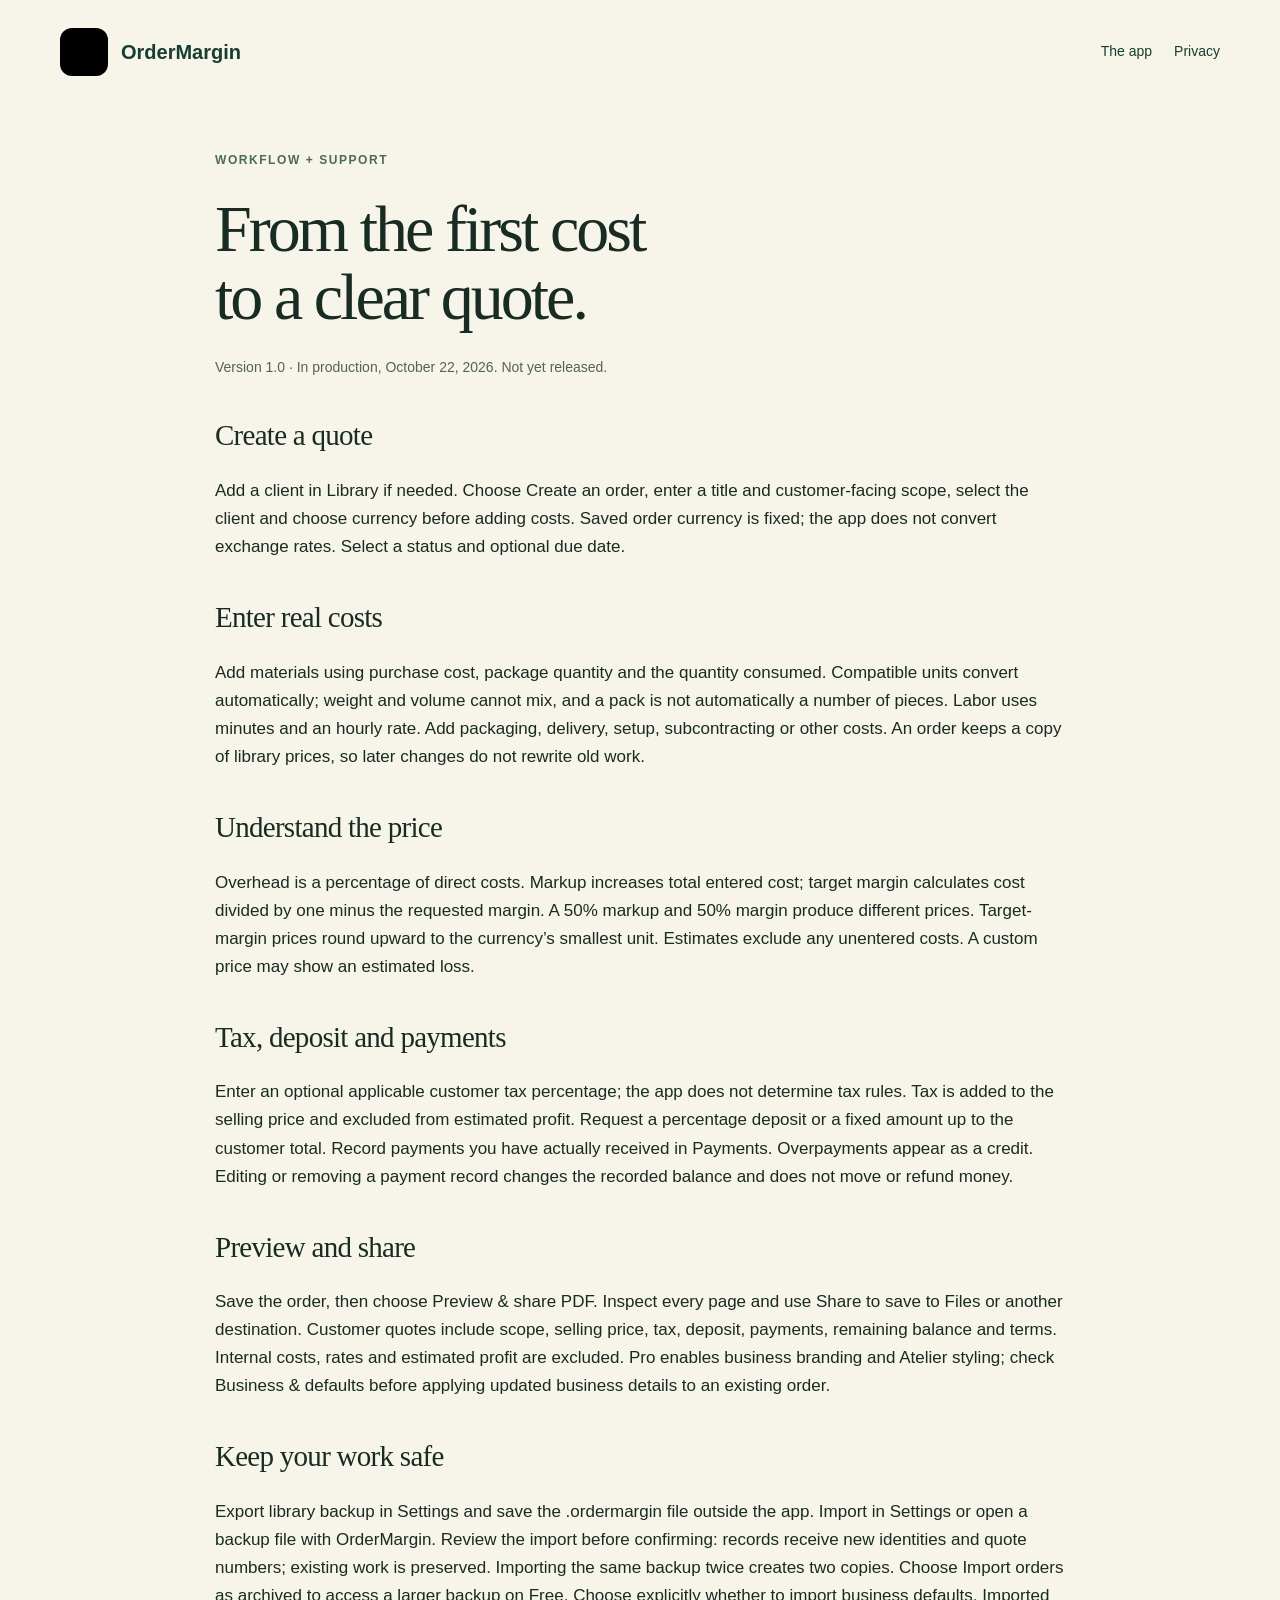
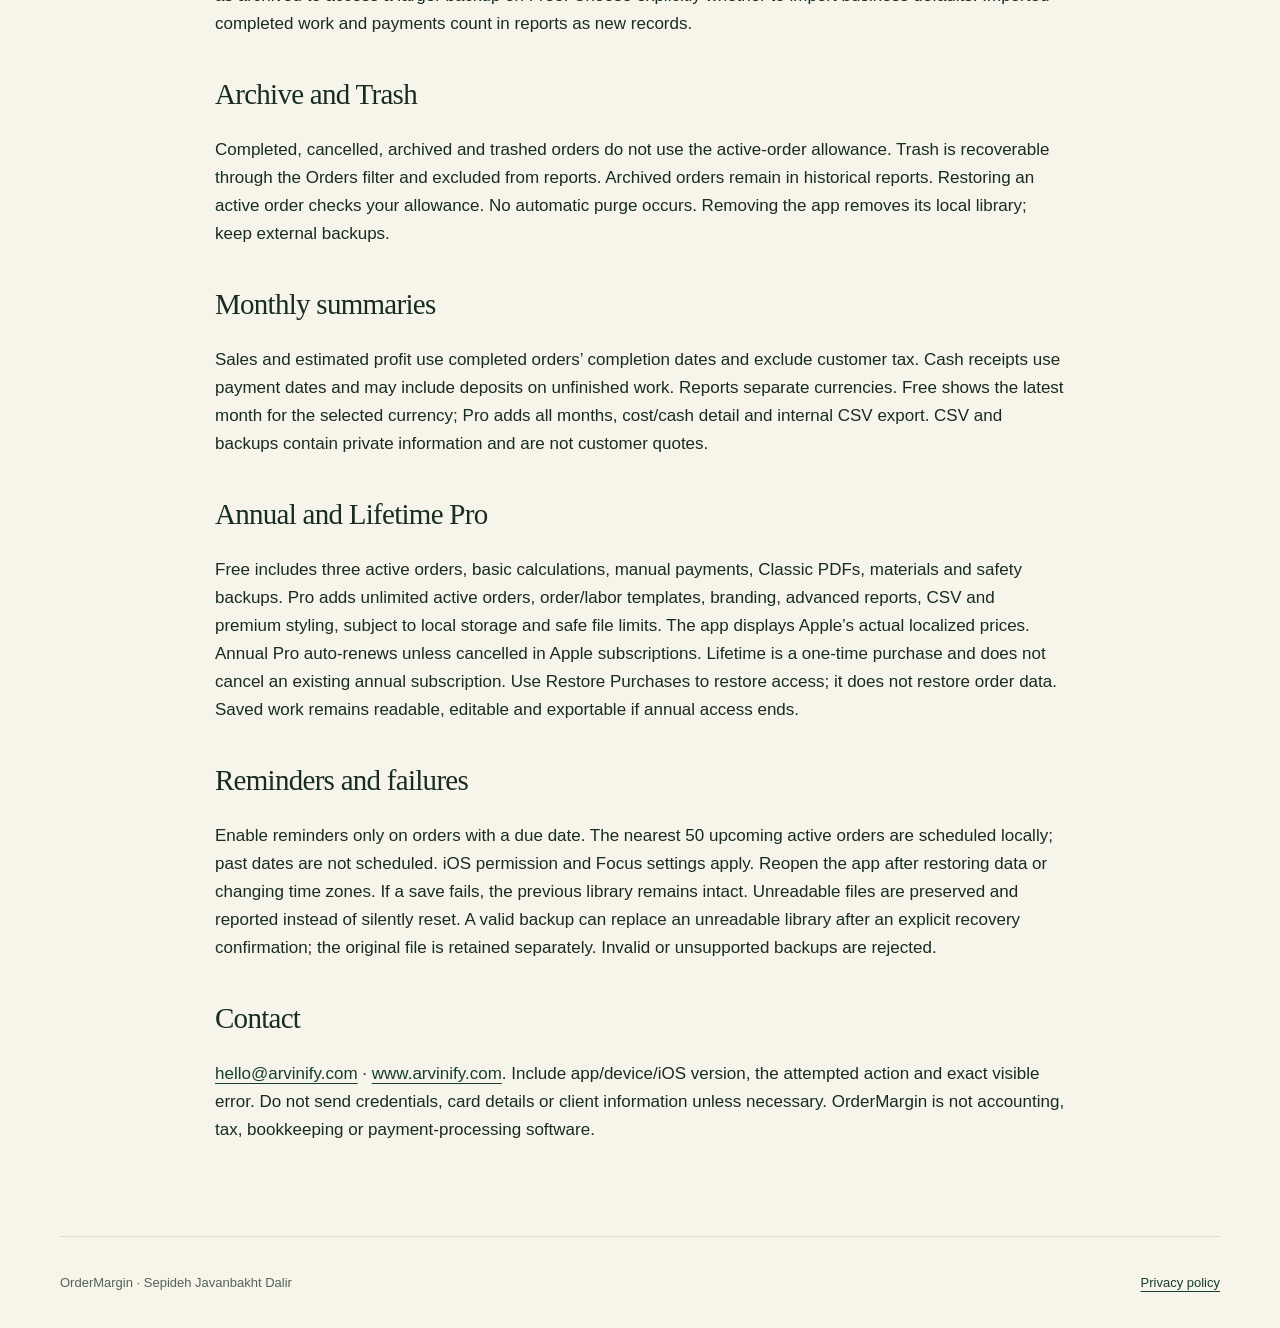
==== support.html @ 3c4dafa6 "Publish local-data privacy and support guide with truthful production status" ====
<!doctype html><html lang="en"><head><meta charset="utf-8"><meta name="viewport" content="width=device-width,initial-scale=1"><title>OrderMargin · Workflow and support</title><link rel="stylesheet" href="style.css"><link rel="icon" href="assets/icon.png"></head><body><header><a class="brand" href="index.html"><img src="assets/icon.png" width="48" height="48" alt=""><strong>OrderMargin</strong></a><nav><a href="index.html">The app</a><a href="privacy.html">Privacy</a></nav></header><main class="document"><p class="eyebrow">WORKFLOW + SUPPORT</p><h1>From the first cost<br>to a clear quote.</h1><p class="updated">Version 1.0 · In production, October 22, 2026. Not yet released.</p><h2>Create a quote</h2><p>Add a client in Library if needed. Choose Create an order, enter a title and customer-facing scope, select the client and choose currency before adding costs. Saved order currency is fixed; the app does not convert exchange rates. Select a status and optional due date.</p><h2>Enter real costs</h2><p>Add materials using purchase cost, package quantity and the quantity consumed. Compatible units convert automatically; weight and volume cannot mix, and a pack is not automatically a number of pieces. Labor uses minutes and an hourly rate. Add packaging, delivery, setup, subcontracting or other costs. An order keeps a copy of library prices, so later changes do not rewrite old work.</p><h2>Understand the price</h2><p>Overhead is a percentage of direct costs. Markup increases total entered cost; target margin calculates cost divided by one minus the requested margin. A 50% markup and 50% margin produce different prices. Target-margin prices round upward to the currency’s smallest unit. Estimates exclude any unentered costs. A custom price may show an estimated loss.</p><h2>Tax, deposit and payments</h2><p>Enter an optional applicable customer tax percentage; the app does not determine tax rules. Tax is added to the selling price and excluded from estimated profit. Request a percentage deposit or a fixed amount up to the customer total. Record payments you have actually received in Payments. Overpayments appear as a credit. Editing or removing a payment record changes the recorded balance and does not move or refund money.</p><h2>Preview and share</h2><p>Save the order, then choose Preview &amp; share PDF. Inspect every page and use Share to save to Files or another destination. Customer quotes include scope, selling price, tax, deposit, payments, remaining balance and terms. Internal costs, rates and estimated profit are excluded. Pro enables business branding and Atelier styling; check Business &amp; defaults before applying updated business details to an existing order.</p><h2>Keep your work safe</h2><p>Export library backup in Settings and save the .ordermargin file outside the app. Import in Settings or open a backup file with OrderMargin. Review the import before confirming: records receive new identities and quote numbers; existing work is preserved. Importing the same backup twice creates two copies. Choose Import orders as archived to access a larger backup on Free. Choose explicitly whether to import business defaults. Imported completed work and payments count in reports as new records.</p><h2>Archive and Trash</h2><p>Completed, cancelled, archived and trashed orders do not use the active-order allowance. Trash is recoverable through the Orders filter and excluded from reports. Archived orders remain in historical reports. Restoring an active order checks your allowance. No automatic purge occurs. Removing the app removes its local library; keep external backups.</p><h2>Monthly summaries</h2><p>Sales and estimated profit use completed orders’ completion dates and exclude customer tax. Cash receipts use payment dates and may include deposits on unfinished work. Reports separate currencies. Free shows the latest month for the selected currency; Pro adds all months, cost/cash detail and internal CSV export. CSV and backups contain private information and are not customer quotes.</p><h2>Annual and Lifetime Pro</h2><p>Free includes three active orders, basic calculations, manual payments, Classic PDFs, materials and safety backups. Pro adds unlimited active orders, order/labor templates, branding, advanced reports, CSV and premium styling, subject to local storage and safe file limits. The app displays Apple’s actual localized prices. Annual Pro auto-renews unless cancelled in Apple subscriptions. Lifetime is a one-time purchase and does not cancel an existing annual subscription. Use Restore Purchases to restore access; it does not restore order data. Saved work remains readable, editable and exportable if annual access ends.</p><h2>Reminders and failures</h2><p>Enable reminders only on orders with a due date. The nearest 50 upcoming active orders are scheduled locally; past dates are not scheduled. iOS permission and Focus settings apply. Reopen the app after restoring data or changing time zones. If a save fails, the previous library remains intact. Unreadable files are preserved and reported instead of silently reset. A valid backup can replace an unreadable library after an explicit recovery confirmation; the original file is retained separately. Invalid or unsupported backups are rejected.</p><h2>Contact</h2><p><a href="mailto:hello@arvinify.com">hello@arvinify.com</a> · <a href="https://www.arvinify.com">www.arvinify.com</a>. Include app/device/iOS version, the attempted action and exact visible error. Do not send credentials, card details or client information unless necessary. OrderMargin is not accounting, tax, bookkeeping or payment-processing software.</p></main><footer><span>OrderMargin · Sepideh Javanbakht Dalir</span><a href="privacy.html">Privacy policy</a></footer></body></html>
---- style.css ----
:root{--forest:#143f31;--ink:#172c23;--paper:#f7f4e9;--gold:#d9ac61;--muted:#52635a;--line:#d7dcd2}*{box-sizing:border-box}body{margin:0;background:var(--paper);color:var(--ink);font:17px/1.65 -apple-system,BlinkMacSystemFont,"Segoe UI",sans-serif}a{color:var(--forest);text-underline-offset:4px}header,main,footer{width:min(1160px,calc(100% - 48px));margin:auto}header{display:flex;align-items:center;justify-content:space-between;flex-wrap:wrap;padding:28px 0;gap:24px}.brand{display:flex;align-items:center;gap:13px;text-decoration:none;font-size:20px}.brand img{border-radius:12px}nav{display:flex;flex-wrap:wrap;gap:22px;font-size:14px}nav a{text-decoration:none}.status,.eyebrow{font-size:12px;font-weight:650;letter-spacing:.13em;text-transform:uppercase}.status{display:inline-block;padding:7px 13px;border:1px solid #b6c7b7;border-radius:30px;letter-spacing:.05em}.hero{padding:70px 0 78px;max-width:1000px}.eyebrow{color:#4c6b55}h1{font:clamp(46px,7.2vw,88px)/1.04 Georgia,serif;letter-spacing:-.045em;margin:24px 0}h2{font:clamp(28px,3.3vw,43px)/1.16 Georgia,serif;letter-spacing:-.025em}h3{font-size:20px;line-height:1.3}.lead{font-size:22px;max-width:710px;color:var(--muted)}.quiet{font-size:14px;color:var(--muted)}.cards{display:grid;grid-template-columns:repeat(3,1fr);gap:20px;margin:32px 0 70px}.card{padding:28px;border-top:3px solid var(--gold);background:#fffdf6}.number{font:34px Georgia,serif;color:#70876f}.band{background:var(--forest);color:var(--paper);padding:42px;border-radius:22px;margin:40px 0}.band p{max-width:790px;color:#dbe2d3}.band a{color:#f1cd8e}.document{max-width:850px;padding:35px 0 75px}.document h1{font-size:clamp(42px,6vw,66px)}.document h2{font-size:29px;margin-top:40px}.updated{font-size:14px;color:var(--muted)}footer{padding:35px 0;border-top:1px solid var(--line);display:flex;gap:20px;justify-content:space-between;font-size:13px;color:var(--muted)}.gallery{display:grid;grid-template-columns:repeat(5,1fr);gap:14px;margin:35px 0 60px}.gallery img{width:100%;height:auto;border-radius:14px;box-shadow:0 10px 24px #142e2214}.feature{margin:65px 0}.feature p{max-width:760px}@media(max-width:700px){header,main,footer{width:calc(100% - 32px)}header{align-items:flex-start}nav{gap:12px;font-size:12px}.brand{font-size:17px;gap:8px}.brand img{width:37px;height:37px}.hero{padding:42px 0}.lead{font-size:19px}.cards{grid-template-columns:1fr;gap:13px;margin-bottom:35px}.card{padding:23px}.band{padding:26px}.gallery{grid-template-columns:repeat(2,1fr)}footer{display:block}footer a{display:inline-block;margin:10px 12px 0 0}}
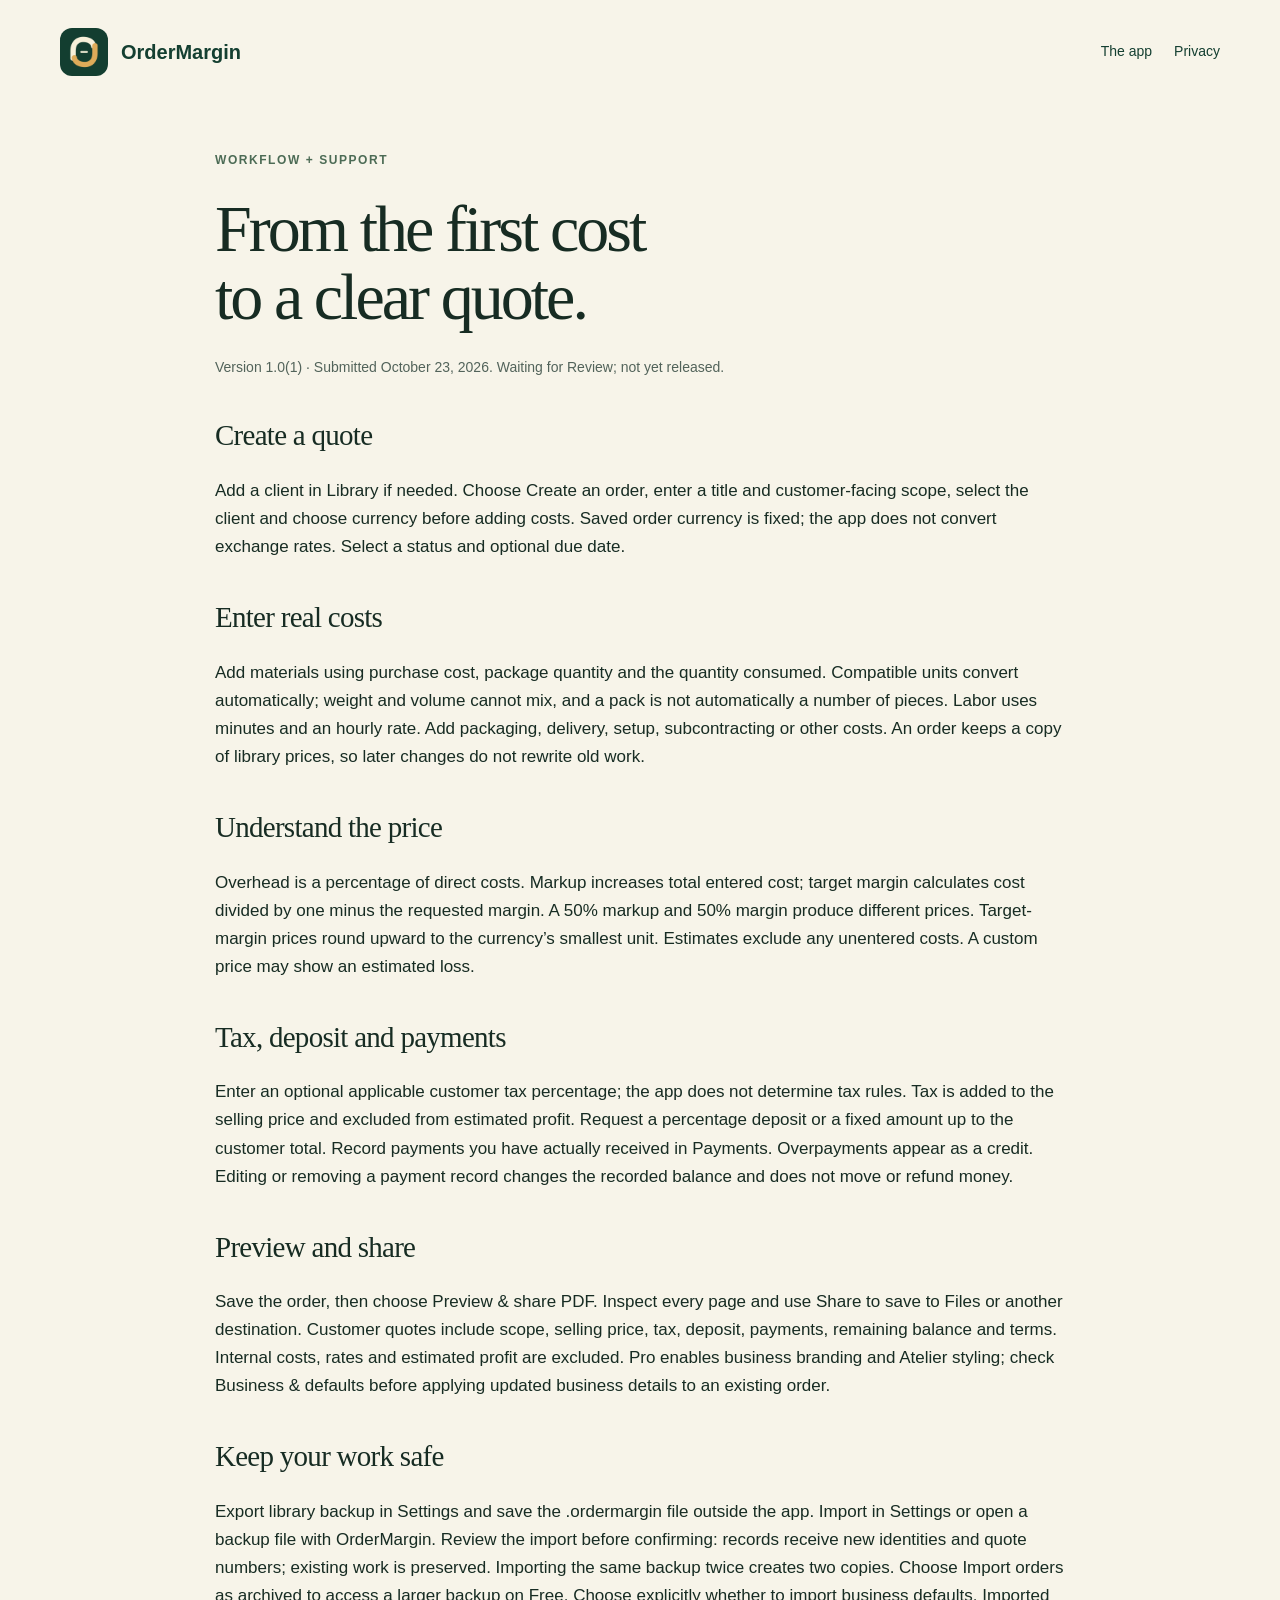
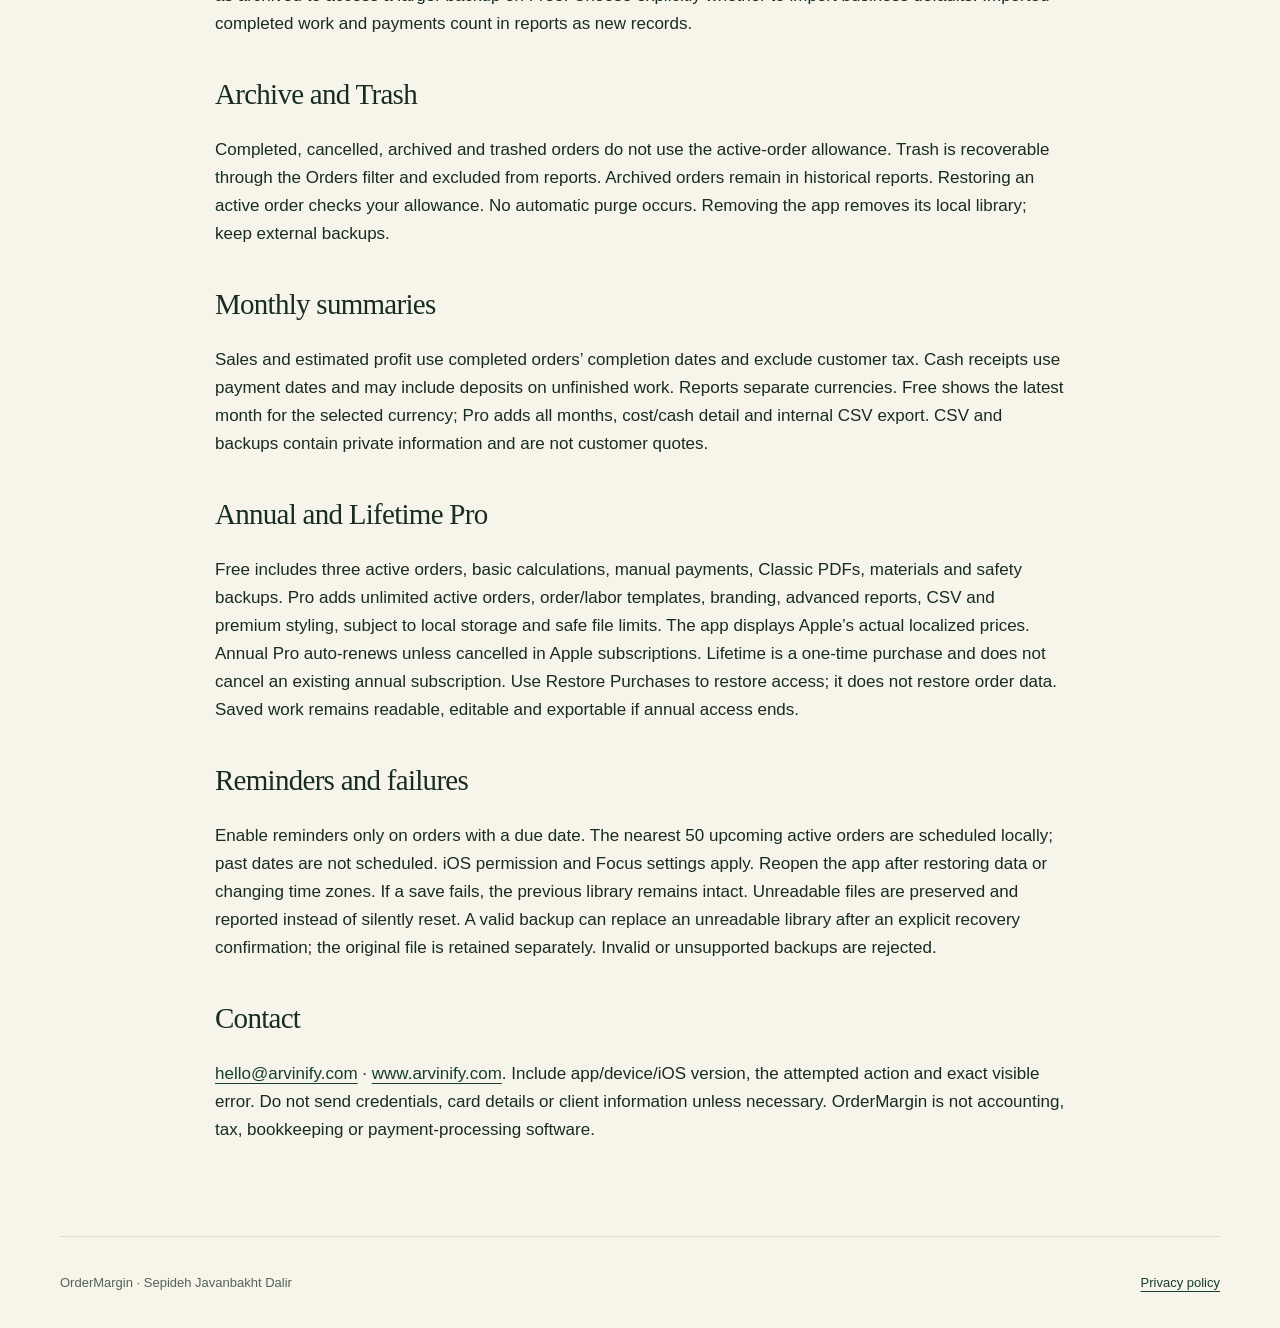
==== commit 5a6986d3: "Publish verified OrderMargin joint App Review status" ====
--- a/support.html
+++ b/support.html
@@ -1 +1 @@
-<!doctype html><html lang="en"><head><meta charset="utf-8"><meta name="viewport" content="width=device-width,initial-scale=1"><title>OrderMargin · Workflow and support</title><link rel="stylesheet" href="style.css"><link rel="icon" href="assets/icon.png"></head><body><header><a class="brand" href="index.html"><img src="assets/icon.png" width="48" height="48" alt=""><strong>OrderMargin</strong></a><nav><a href="index.html">The app</a><a href="privacy.html">Privacy</a></nav></header><main class="document"><p class="eyebrow">WORKFLOW + SUPPORT</p><h1>From the first cost<br>to a clear quote.</h1><p class="updated">Version 1.0 · In production, October 22, 2026. Not yet released.</p><h2>Create a quote</h2><p>Add a client in Library if needed. Choose Create an order, enter a title and customer-facing scope, select the client and choose currency before adding costs. Saved order currency is fixed; the app does not convert exchange rates. Select a status and optional due date.</p><h2>Enter real costs</h2><p>Add materials using purchase cost, package quantity and the quantity consumed. Compatible units convert automatically; weight and volume cannot mix, and a pack is not automatically a number of pieces. Labor uses minutes and an hourly rate. Add packaging, delivery, setup, subcontracting or other costs. An order keeps a copy of library prices, so later changes do not rewrite old work.</p><h2>Understand the price</h2><p>Overhead is a percentage of direct costs. Markup increases total entered cost; target margin calculates cost divided by one minus the requested margin. A 50% markup and 50% margin produce different prices. Target-margin prices round upward to the currency’s smallest unit. Estimates exclude any unentered costs. A custom price may show an estimated loss.</p><h2>Tax, deposit and payments</h2><p>Enter an optional applicable customer tax percentage; the app does not determine tax rules. Tax is added to the selling price and excluded from estimated profit. Request a percentage deposit or a fixed amount up to the customer total. Record payments you have actually received in Payments. Overpayments appear as a credit. Editing or removing a payment record changes the recorded balance and does not move or refund money.</p><h2>Preview and share</h2><p>Save the order, then choose Preview &amp; share PDF. Inspect every page and use Share to save to Files or another destination. Customer quotes include scope, selling price, tax, deposit, payments, remaining balance and terms. Internal costs, rates and estimated profit are excluded. Pro enables business branding and Atelier styling; check Business &amp; defaults before applying updated business details to an existing order.</p><h2>Keep your work safe</h2><p>Export library backup in Settings and save the .ordermargin file outside the app. Import in Settings or open a backup file with OrderMargin. Review the import before confirming: records receive new identities and quote numbers; existing work is preserved. Importing the same backup twice creates two copies. Choose Import orders as archived to access a larger backup on Free. Choose explicitly whether to import business defaults. Imported completed work and payments count in reports as new records.</p><h2>Archive and Trash</h2><p>Completed, cancelled, archived and trashed orders do not use the active-order allowance. Trash is recoverable through the Orders filter and excluded from reports. Archived orders remain in historical reports. Restoring an active order checks your allowance. No automatic purge occurs. Removing the app removes its local library; keep external backups.</p><h2>Monthly summaries</h2><p>Sales and estimated profit use completed orders’ completion dates and exclude customer tax. Cash receipts use payment dates and may include deposits on unfinished work. Reports separate currencies. Free shows the latest month for the selected currency; Pro adds all months, cost/cash detail and internal CSV export. CSV and backups contain private information and are not customer quotes.</p><h2>Annual and Lifetime Pro</h2><p>Free includes three active orders, basic calculations, manual payments, Classic PDFs, materials and safety backups. Pro adds unlimited active orders, order/labor templates, branding, advanced reports, CSV and premium styling, subject to local storage and safe file limits. The app displays Apple’s actual localized prices. Annual Pro auto-renews unless cancelled in Apple subscriptions. Lifetime is a one-time purchase and does not cancel an existing annual subscription. Use Restore Purchases to restore access; it does not restore order data. Saved work remains readable, editable and exportable if annual access ends.</p><h2>Reminders and failures</h2><p>Enable reminders only on orders with a due date. The nearest 50 upcoming active orders are scheduled locally; past dates are not scheduled. iOS permission and Focus settings apply. Reopen the app after restoring data or changing time zones. If a save fails, the previous library remains intact. Unreadable files are preserved and reported instead of silently reset. A valid backup can replace an unreadable library after an explicit recovery confirmation; the original file is retained separately. Invalid or unsupported backups are rejected.</p><h2>Contact</h2><p><a href="mailto:hello@arvinify.com">hello@arvinify.com</a> · <a href="https://www.arvinify.com">www.arvinify.com</a>. Include app/device/iOS version, the attempted action and exact visible error. Do not send credentials, card details or client information unless necessary. OrderMargin is not accounting, tax, bookkeeping or payment-processing software.</p></main><footer><span>OrderMargin · Sepideh Javanbakht Dalir</span><a href="privacy.html">Privacy policy</a></footer></body></html>
+<!doctype html><html lang="en"><head><meta charset="utf-8"><meta name="viewport" content="width=device-width,initial-scale=1"><title>OrderMargin · Workflow and support</title><link rel="stylesheet" href="style.css"><link rel="icon" href="assets/icon.png"></head><body><header><a class="brand" href="index.html"><img src="assets/icon.png" width="48" height="48" alt=""><strong>OrderMargin</strong></a><nav><a href="index.html">The app</a><a href="privacy.html">Privacy</a></nav></header><main class="document"><p class="eyebrow">WORKFLOW + SUPPORT</p><h1>From the first cost<br>to a clear quote.</h1><p class="updated">Version 1.0(1) · Submitted October 23, 2026. Waiting for Review; not yet released.</p><h2>Create a quote</h2><p>Add a client in Library if needed. Choose Create an order, enter a title and customer-facing scope, select the client and choose currency before adding costs. Saved order currency is fixed; the app does not convert exchange rates. Select a status and optional due date.</p><h2>Enter real costs</h2><p>Add materials using purchase cost, package quantity and the quantity consumed. Compatible units convert automatically; weight and volume cannot mix, and a pack is not automatically a number of pieces. Labor uses minutes and an hourly rate. Add packaging, delivery, setup, subcontracting or other costs. An order keeps a copy of library prices, so later changes do not rewrite old work.</p><h2>Understand the price</h2><p>Overhead is a percentage of direct costs. Markup increases total entered cost; target margin calculates cost divided by one minus the requested margin. A 50% markup and 50% margin produce different prices. Target-margin prices round upward to the currency’s smallest unit. Estimates exclude any unentered costs. A custom price may show an estimated loss.</p><h2>Tax, deposit and payments</h2><p>Enter an optional applicable customer tax percentage; the app does not determine tax rules. Tax is added to the selling price and excluded from estimated profit. Request a percentage deposit or a fixed amount up to the customer total. Record payments you have actually received in Payments. Overpayments appear as a credit. Editing or removing a payment record changes the recorded balance and does not move or refund money.</p><h2>Preview and share</h2><p>Save the order, then choose Preview &amp; share PDF. Inspect every page and use Share to save to Files or another destination. Customer quotes include scope, selling price, tax, deposit, payments, remaining balance and terms. Internal costs, rates and estimated profit are excluded. Pro enables business branding and Atelier styling; check Business &amp; defaults before applying updated business details to an existing order.</p><h2>Keep your work safe</h2><p>Export library backup in Settings and save the .ordermargin file outside the app. Import in Settings or open a backup file with OrderMargin. Review the import before confirming: records receive new identities and quote numbers; existing work is preserved. Importing the same backup twice creates two copies. Choose Import orders as archived to access a larger backup on Free. Choose explicitly whether to import business defaults. Imported completed work and payments count in reports as new records.</p><h2>Archive and Trash</h2><p>Completed, cancelled, archived and trashed orders do not use the active-order allowance. Trash is recoverable through the Orders filter and excluded from reports. Archived orders remain in historical reports. Restoring an active order checks your allowance. No automatic purge occurs. Removing the app removes its local library; keep external backups.</p><h2>Monthly summaries</h2><p>Sales and estimated profit use completed orders’ completion dates and exclude customer tax. Cash receipts use payment dates and may include deposits on unfinished work. Reports separate currencies. Free shows the latest month for the selected currency; Pro adds all months, cost/cash detail and internal CSV export. CSV and backups contain private information and are not customer quotes.</p><h2>Annual and Lifetime Pro</h2><p>Free includes three active orders, basic calculations, manual payments, Classic PDFs, materials and safety backups. Pro adds unlimited active orders, order/labor templates, branding, advanced reports, CSV and premium styling, subject to local storage and safe file limits. The app displays Apple’s actual localized prices. Annual Pro auto-renews unless cancelled in Apple subscriptions. Lifetime is a one-time purchase and does not cancel an existing annual subscription. Use Restore Purchases to restore access; it does not restore order data. Saved work remains readable, editable and exportable if annual access ends.</p><h2>Reminders and failures</h2><p>Enable reminders only on orders with a due date. The nearest 50 upcoming active orders are scheduled locally; past dates are not scheduled. iOS permission and Focus settings apply. Reopen the app after restoring data or changing time zones. If a save fails, the previous library remains intact. Unreadable files are preserved and reported instead of silently reset. A valid backup can replace an unreadable library after an explicit recovery confirmation; the original file is retained separately. Invalid or unsupported backups are rejected.</p><h2>Contact</h2><p><a href="mailto:hello@arvinify.com">hello@arvinify.com</a> · <a href="https://www.arvinify.com">www.arvinify.com</a>. Include app/device/iOS version, the attempted action and exact visible error. Do not send credentials, card details or client information unless necessary. OrderMargin is not accounting, tax, bookkeeping or payment-processing software.</p></main><footer><span>OrderMargin · Sepideh Javanbakht Dalir</span><a href="privacy.html">Privacy policy</a></footer></body></html>
--- a/style.css
+++ b/style.css
@@ -1 +1,3 @@
 :root{--forest:#143f31;--ink:#172c23;--paper:#f7f4e9;--gold:#d9ac61;--muted:#52635a;--line:#d7dcd2}*{box-sizing:border-box}body{margin:0;background:var(--paper);color:var(--ink);font:17px/1.65 -apple-system,BlinkMacSystemFont,"Segoe UI",sans-serif}a{color:var(--forest);text-underline-offset:4px}header,main,footer{width:min(1160px,calc(100% - 48px));margin:auto}header{display:flex;align-items:center;justify-content:space-between;flex-wrap:wrap;padding:28px 0;gap:24px}.brand{display:flex;align-items:center;gap:13px;text-decoration:none;font-size:20px}.brand img{border-radius:12px}nav{display:flex;flex-wrap:wrap;gap:22px;font-size:14px}nav a{text-decoration:none}.status,.eyebrow{font-size:12px;font-weight:650;letter-spacing:.13em;text-transform:uppercase}.status{display:inline-block;padding:7px 13px;border:1px solid #b6c7b7;border-radius:30px;letter-spacing:.05em}.hero{padding:70px 0 78px;max-width:1000px}.eyebrow{color:#4c6b55}h1{font:clamp(46px,7.2vw,88px)/1.04 Georgia,serif;letter-spacing:-.045em;margin:24px 0}h2{font:clamp(28px,3.3vw,43px)/1.16 Georgia,serif;letter-spacing:-.025em}h3{font-size:20px;line-height:1.3}.lead{font-size:22px;max-width:710px;color:var(--muted)}.quiet{font-size:14px;color:var(--muted)}.cards{display:grid;grid-template-columns:repeat(3,1fr);gap:20px;margin:32px 0 70px}.card{padding:28px;border-top:3px solid var(--gold);background:#fffdf6}.number{font:34px Georgia,serif;color:#70876f}.band{background:var(--forest);color:var(--paper);padding:42px;border-radius:22px;margin:40px 0}.band p{max-width:790px;color:#dbe2d3}.band a{color:#f1cd8e}.document{max-width:850px;padding:35px 0 75px}.document h1{font-size:clamp(42px,6vw,66px)}.document h2{font-size:29px;margin-top:40px}.updated{font-size:14px;color:var(--muted)}footer{padding:35px 0;border-top:1px solid var(--line);display:flex;gap:20px;justify-content:space-between;font-size:13px;color:var(--muted)}.gallery{display:grid;grid-template-columns:repeat(5,1fr);gap:14px;margin:35px 0 60px}.gallery img{width:100%;height:auto;border-radius:14px;box-shadow:0 10px 24px #142e2214}.feature{margin:65px 0}.feature p{max-width:760px}@media(max-width:700px){header,main,footer{width:calc(100% - 32px)}header{align-items:flex-start}nav{gap:12px;font-size:12px}.brand{font-size:17px;gap:8px}.brand img{width:37px;height:37px}.hero{padding:42px 0}.lead{font-size:19px}.cards{grid-template-columns:1fr;gap:13px;margin-bottom:35px}.card{padding:23px}.band{padding:26px}.gallery{grid-template-columns:repeat(2,1fr)}footer{display:block}footer a{display:inline-block;margin:10px 12px 0 0}}
+
+.campaign{padding:80px 0}.campaign h2{font-family:Georgia,serif;font-size:clamp(36px,6vw,68px);font-weight:400;line-height:1.07}.campaign>p{max-width:850px}.phone-gallery,.tablet-gallery{display:flex;gap:20px;overflow-x:auto;padding:20px 0 32px;scroll-snap-type:x mandatory}.phone-gallery a{flex:0 0 clamp(230px,27vw,310px)}.tablet-gallery a{flex:0 0 clamp(290px,38vw,440px)}.phone-gallery img,.tablet-gallery img{width:100%;height:auto;display:block;border-radius:16px}.phone-gallery a,.tablet-gallery a{scroll-snap-align:start}.campaign a:focus-visible{outline:3px solid #dfaf59;outline-offset:5px}
